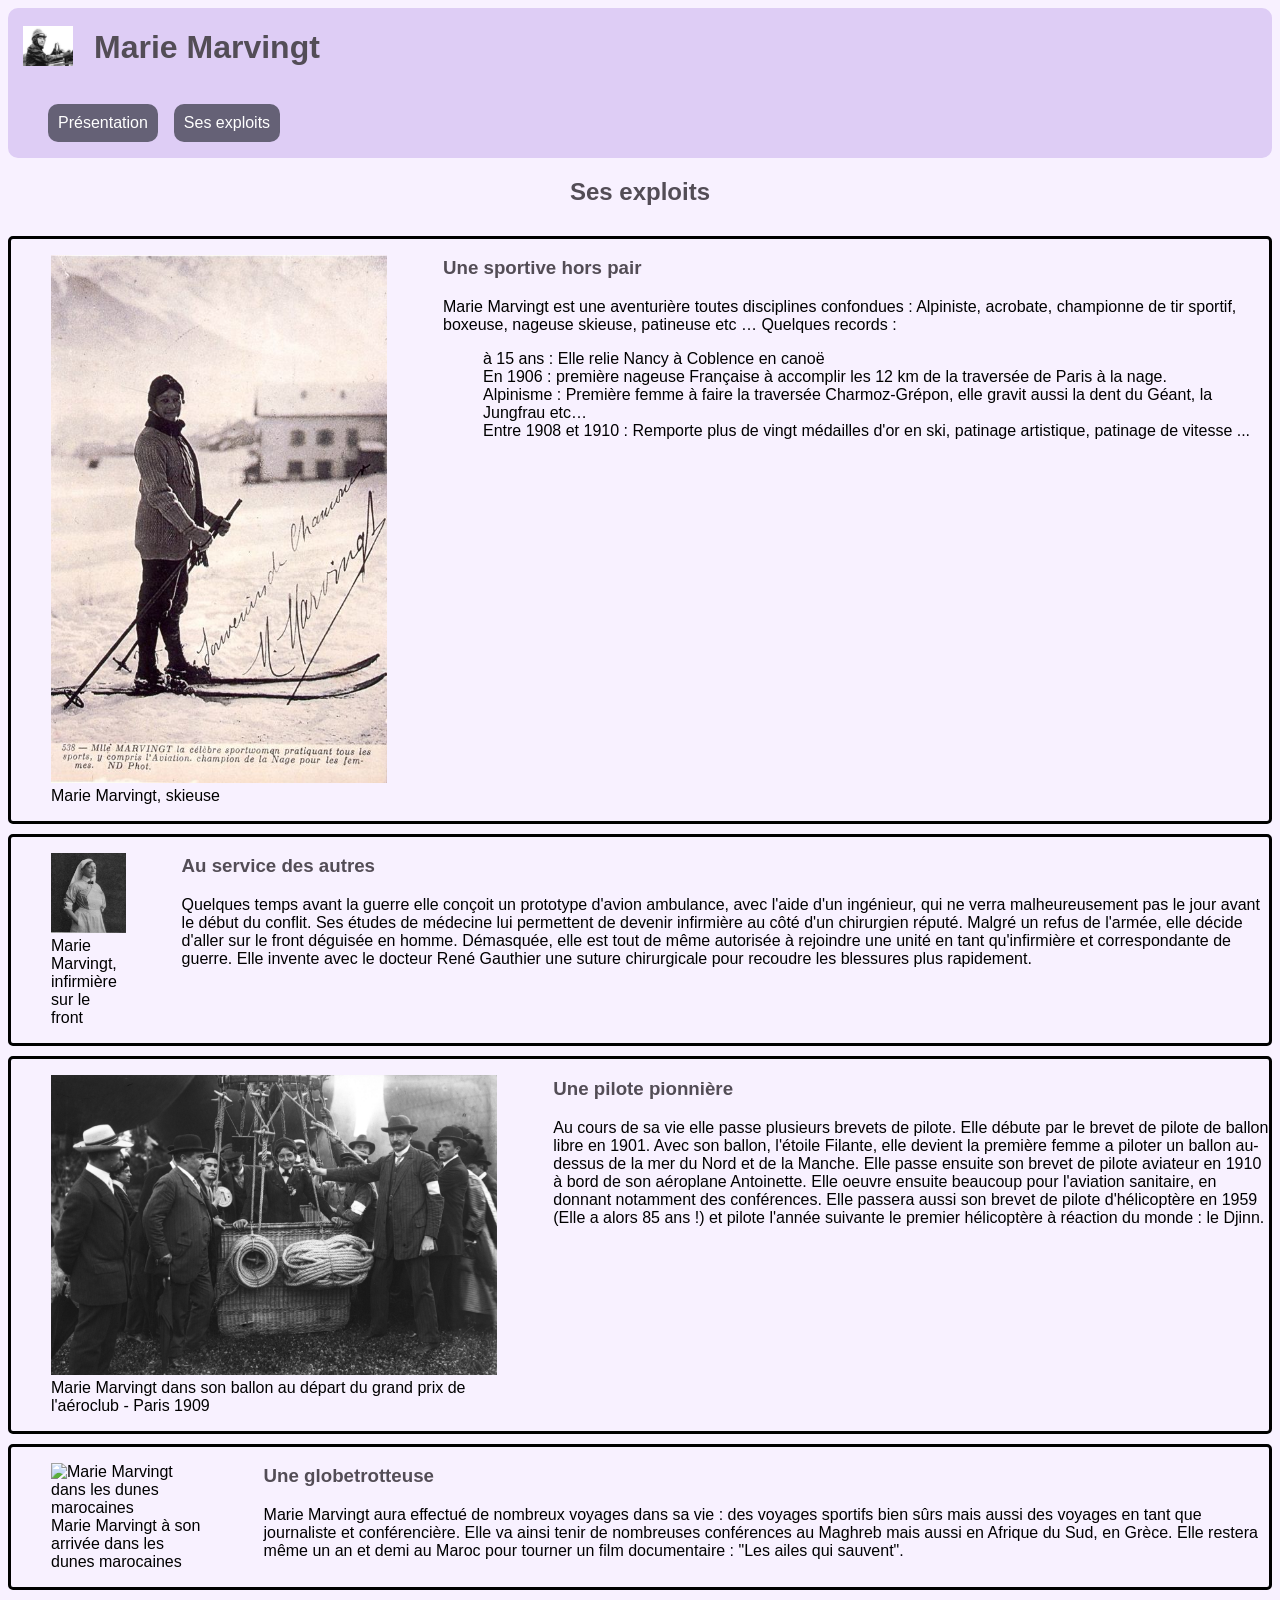
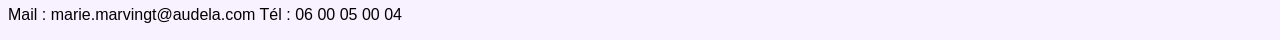
==== cartes.html @ a7af4615 "Séparation en deux pages et ajout des styles" ====
<!doctype html>
<html lang="fr">
  <head>
    <meta charset="UTF-8" />
    <meta name="viewport" content="width=device-width, initial-scale=1.0" />
    <link rel="stylesheet" href="style.css" />
    <title>Adapage - Marie Marvingt</title>
  </head>

  <body>
    <header>
      <div class="conteneur">
        <span>
          <img
            src="images\portrait_pilote_marie_marvingt.jpg"
            alt="portrait de Marie Marvingt"
            height="50"
            width="50"
          />
        </span>
        <h1>Marie Marvingt</h1>
      </div>
      <nav>
        <ul class="conteneur">
          <li class="btn-menu">
            <a href="index.html">Présentation</a>
          </li>
          <li class="btn-menu">
            <a href="cartes.html">Ses exploits</a>
          </li>
        </ul>
      </nav>
    </header>
    <main>
 <section id="cartes">
        <h1>Ses exploits</h1>

        <article class="carte conteneur">
          <figure>
            <img
            src="images\ski_marie_marvingt.jpg"
            alt="Marie Marvingt au ski"
            />
            <figcaption>Marie Marvingt, skieuse</figcaption>
          </figure>
          <div>
            <h3>Une sportive hors pair</h3>
            <p>
              Marie Marvingt est une aventurière toutes disciplines confondues :
              Alpiniste, acrobate, championne de tir sportif, boxeuse, nageuse
              skieuse, patineuse etc … Quelques records :
              <ul>
                <li>à 15 ans : Elle relie Nancy à Coblence en canoë</li>
                <li>
                  En 1906 : première nageuse Française à accomplir les 12 km de la
                  traversée de Paris à la nage.
                </li>
                <li>
                  Alpinisme : Première femme à faire la traversée Charmoz-Grépon,
                  elle gravit aussi la dent du Géant, la Jungfrau etc…
                </li>
                <li>
                  Entre 1908 et 1910 : Remporte plus de vingt médailles d'or en ski,
                  patinage artistique, patinage de vitesse ...
                </li>
              </ul>
            </p>
          </div>
        </article>

        <article class="carte conteneur">
          <figure>
            <img
            src="images\infirmière_marie_marvingt.jpg"
            alt="Marie Marvingt"
            />
            <figcaption>Marie Marvingt, infirmière sur le front</figcaption>
          </figure>
          <div>
            <h3>Au service des autres</h3>
            <p>
              Quelques temps avant la guerre elle conçoit un prototype d'avion
              ambulance, avec l'aide d'un ingénieur, qui ne verra malheureusement
              pas le jour avant le début du conflit. Ses études de médecine lui
              permettent de devenir infirmière au côté d'un chirurgien réputé.
              Malgré un refus de l'armée, elle décide d'aller sur le front
              déguisée en homme. Démasquée, elle est tout de même autorisée à
              rejoindre une unité en tant qu'infirmière et correspondante de
              guerre. Elle invente avec le docteur René Gauthier une suture
              chirurgicale pour recoudre les blessures plus rapidement.
            </p>
          </div>
        </article>

        <article class="carte conteneur">
          <figure>
            <img
            src="images\ballon_marie_marvingt.jpg"
            alt="Marie Marvingt dans son ballon au départ du grand prix de l'aéroclub"
            />
            <figcaption>
              Marie Marvingt dans son ballon au départ du grand prix de
              l'aéroclub - Paris 1909
            </figcaption>
          </figure>
          <div>
            <h3>Une pilote pionnière</h3>
            <p>
              Au cours de sa vie elle passe plusieurs brevets de pilote. Elle
              débute par le brevet de pilote de ballon libre en 1901. Avec son
              ballon, l'étoile Filante, elle devient la première femme a piloter
              un ballon au-dessus de la mer du Nord et de la Manche. Elle passe
              ensuite son brevet de pilote aviateur en 1910 à bord de son
              aéroplane Antoinette. Elle oeuvre ensuite beaucoup pour l'aviation
              sanitaire, en donnant notamment des conférences. Elle passera aussi
              son brevet de pilote d'hélicoptère en 1959 (Elle a alors 85 ans !)
              et pilote l'année suivante le premier hélicoptère à réaction du
              monde : le Djinn.
            </p>
          </div>
        </article>

        <article class="carte conteneur">
          <figure>
            <img
            src="images\dunes_marocaines_marie_marvingt.jpg"
            alt="Marie Marvingt dans les dunes marocaines"
            />
            
            <figcaption>
              Marie Marvingt à son arrivée dans les dunes marocaines
            </figcaption>
          </figure>
          <div>
            <h3>Une globetrotteuse</h3>
            <p>
              Marie Marvingt aura effectué de nombreux voyages dans sa vie : des
              voyages sportifs bien sûrs mais aussi des voyages en tant que
              journaliste et conférencière. Elle va ainsi tenir de nombreuses
              conférences au Maghreb mais aussi en Afrique du Sud, en Grèce. Elle
              restera même un an et demi au Maroc pour tourner un film
              documentaire : "Les ailes qui sauvent".
            </p>
          </div>
        </article>
      </section>
    </main>
    <footer>
      <p>Mail : marie.marvingt@audela.com Tél : 06 00 05 00 04</p>
    </footer>
  </body>
</html>
---- style.css ----
body{
    font-family:sans-serif;
    background-color:#F8F1FF;
    min-height: 100vh;
}
header{
    display: flex;
    justify-content: space-around;
    flex-direction: column;
    background-color: #DECDF5;
    background-size: 0%;
    border-radius: 10px;
}

nav{
    justify-content: space-around;
}

.conteneur{
    display: flex;
    align-items: center;
    gap: 16px;
}
span{
    margin: 5px 5px 5px 15px;
}

.portrait{
    border-radius: 75px;
}

#cartes{
    display: flex;
    justify-content:space-between;
    align-items: center;
    gap: 10px;
    flex-direction: column;
}

img{
    max-width: 100%;
    height: auto;
}
.carte{
    border: solid;
    border-radius: 5px;
    align-items: stretch;
}

ul{
    list-style: none;
}

.btn-menu{
    border-radius: 10px;
    padding: 10px;
    background-color: #656176;
    color:white;
}

a{
    all: unset;
    cursor: pointer;
}

h1, h2, h3{
    color: #534D56;
}
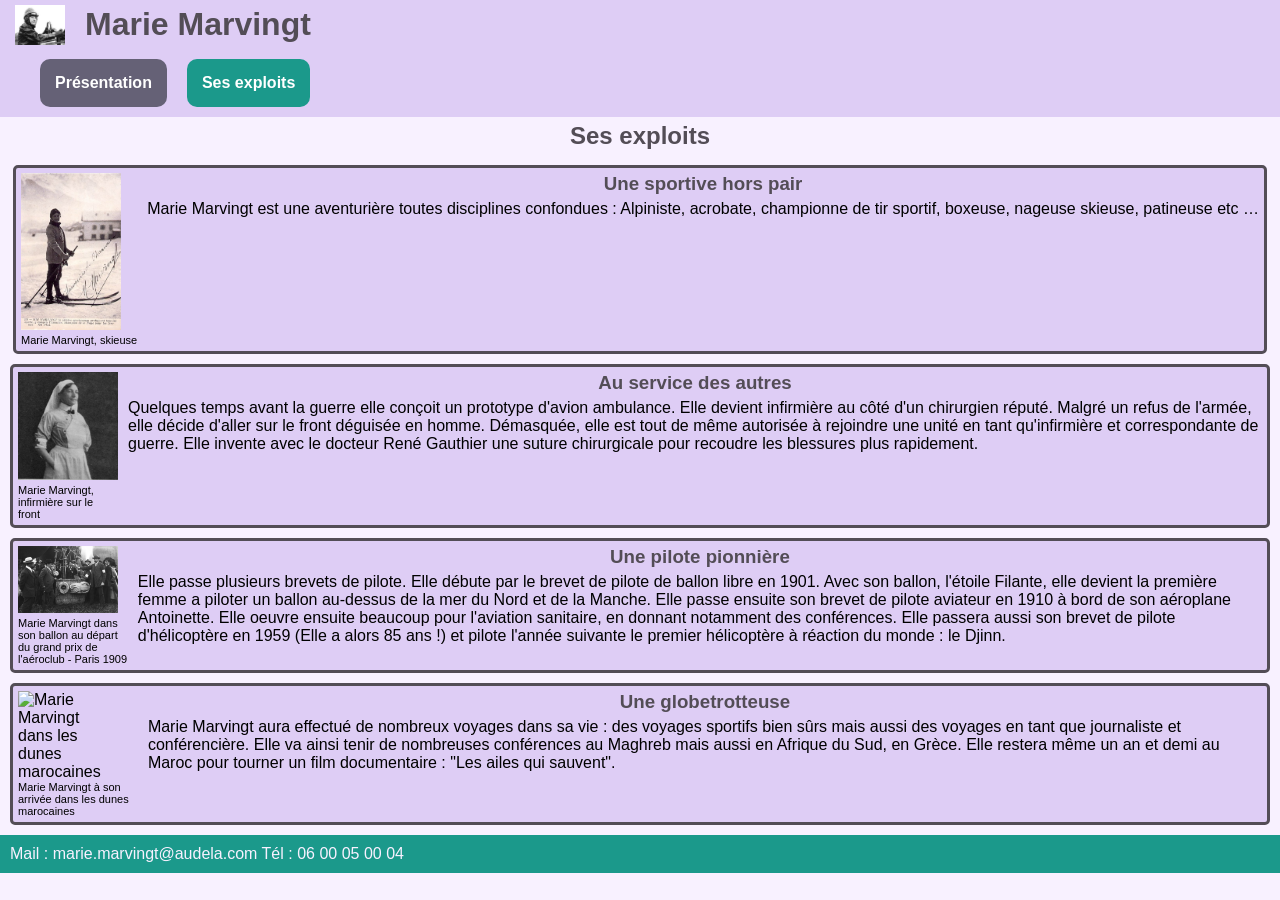
==== commit d1c8bfab: "Modification des cartes, ajout du readme Première partie du readme personnalité et fonctionnement" ====
--- a/cartes.html
+++ b/cartes.html
@@ -25,21 +25,21 @@
           <li class="btn-menu">
             <a href="index.html">Présentation</a>
           </li>
-          <li class="btn-menu">
-            <a href="cartes.html">Ses exploits</a>
+          <li class="btn-menu current">
+            <a href="cartes.html" aria-current="page">Ses exploits</a>
           </li>
         </ul>
       </nav>
     </header>
     <main>
- <section id="cartes">
-        <h1>Ses exploits</h1>
+      <section id="cartes">
+        <h2>Ses exploits</h2>
 
-        <article class="carte conteneur">
+        <article class="carte">
           <figure>
             <img
-            src="images\ski_marie_marvingt.jpg"
-            alt="Marie Marvingt au ski"
+              src="images\ski_marie_marvingt.jpg"
+              alt="Marie Marvingt au ski"
             />
             <figcaption>Marie Marvingt, skieuse</figcaption>
           </figure>
@@ -48,31 +48,16 @@
             <p>
               Marie Marvingt est une aventurière toutes disciplines confondues :
               Alpiniste, acrobate, championne de tir sportif, boxeuse, nageuse
-              skieuse, patineuse etc … Quelques records :
-              <ul>
-                <li>à 15 ans : Elle relie Nancy à Coblence en canoë</li>
-                <li>
-                  En 1906 : première nageuse Française à accomplir les 12 km de la
-                  traversée de Paris à la nage.
-                </li>
-                <li>
-                  Alpinisme : Première femme à faire la traversée Charmoz-Grépon,
-                  elle gravit aussi la dent du Géant, la Jungfrau etc…
-                </li>
-                <li>
-                  Entre 1908 et 1910 : Remporte plus de vingt médailles d'or en ski,
-                  patinage artistique, patinage de vitesse ...
-                </li>
-              </ul>
+              skieuse, patineuse etc …
             </p>
           </div>
         </article>
 
-        <article class="carte conteneur">
+        <article class="carte">
           <figure>
             <img
-            src="images\infirmière_marie_marvingt.jpg"
-            alt="Marie Marvingt"
+              src="images\infirmière_marie_marvingt.jpg"
+              alt="Marie Marvingt"
             />
             <figcaption>Marie Marvingt, infirmière sur le front</figcaption>
           </figure>
@@ -80,9 +65,7 @@
             <h3>Au service des autres</h3>
             <p>
               Quelques temps avant la guerre elle conçoit un prototype d'avion
-              ambulance, avec l'aide d'un ingénieur, qui ne verra malheureusement
-              pas le jour avant le début du conflit. Ses études de médecine lui
-              permettent de devenir infirmière au côté d'un chirurgien réputé.
+              ambulance. Elle devient infirmière au côté d'un chirurgien réputé.
               Malgré un refus de l'armée, elle décide d'aller sur le front
               déguisée en homme. Démasquée, elle est tout de même autorisée à
               rejoindre une unité en tant qu'infirmière et correspondante de
@@ -92,11 +75,11 @@
           </div>
         </article>
 
-        <article class="carte conteneur">
+        <article class="carte">
           <figure>
             <img
-            src="images\ballon_marie_marvingt.jpg"
-            alt="Marie Marvingt dans son ballon au départ du grand prix de l'aéroclub"
+              src="images\ballon_marie_marvingt.jpg"
+              alt="Marie Marvingt dans son ballon au départ du grand prix de l'aéroclub"
             />
             <figcaption>
               Marie Marvingt dans son ballon au départ du grand prix de
@@ -106,27 +89,27 @@
           <div>
             <h3>Une pilote pionnière</h3>
             <p>
-              Au cours de sa vie elle passe plusieurs brevets de pilote. Elle
-              débute par le brevet de pilote de ballon libre en 1901. Avec son
-              ballon, l'étoile Filante, elle devient la première femme a piloter
-              un ballon au-dessus de la mer du Nord et de la Manche. Elle passe
-              ensuite son brevet de pilote aviateur en 1910 à bord de son
-              aéroplane Antoinette. Elle oeuvre ensuite beaucoup pour l'aviation
-              sanitaire, en donnant notamment des conférences. Elle passera aussi
-              son brevet de pilote d'hélicoptère en 1959 (Elle a alors 85 ans !)
-              et pilote l'année suivante le premier hélicoptère à réaction du
-              monde : le Djinn.
+              Elle passe plusieurs brevets de pilote. Elle débute par le brevet
+              de pilote de ballon libre en 1901. Avec son ballon, l'étoile
+              Filante, elle devient la première femme a piloter un ballon
+              au-dessus de la mer du Nord et de la Manche. Elle passe ensuite
+              son brevet de pilote aviateur en 1910 à bord de son aéroplane
+              Antoinette. Elle oeuvre ensuite beaucoup pour l'aviation
+              sanitaire, en donnant notamment des conférences. Elle passera
+              aussi son brevet de pilote d'hélicoptère en 1959 (Elle a alors 85
+              ans !) et pilote l'année suivante le premier hélicoptère à
+              réaction du monde : le Djinn.
             </p>
           </div>
         </article>
 
-        <article class="carte conteneur">
+        <article class="carte">
           <figure>
             <img
-            src="images\dunes_marocaines_marie_marvingt.jpg"
-            alt="Marie Marvingt dans les dunes marocaines"
+              src="images\dunes_marocaines_marie_marvingt.jpg"
+              alt="Marie Marvingt dans les dunes marocaines"
             />
-            
+
             <figcaption>
               Marie Marvingt à son arrivée dans les dunes marocaines
             </figcaption>
@@ -137,8 +120,8 @@
               Marie Marvingt aura effectué de nombreux voyages dans sa vie : des
               voyages sportifs bien sûrs mais aussi des voyages en tant que
               journaliste et conférencière. Elle va ainsi tenir de nombreuses
-              conférences au Maghreb mais aussi en Afrique du Sud, en Grèce. Elle
-              restera même un an et demi au Maroc pour tourner un film
+              conférences au Maghreb mais aussi en Afrique du Sud, en Grèce.
+              Elle restera même un an et demi au Maroc pour tourner un film
               documentaire : "Les ailes qui sauvent".
             </p>
           </div>
--- a/style.css
+++ b/style.css
@@ -1,34 +1,90 @@
+/* style général*/
 body{
     font-family:sans-serif;
     background-color:#F8F1FF;
     min-height: 100vh;
+    margin: 0;
 }
+
+h1{
+    margin: 0;
+}
+
+h1, h2, h3{
+    color: #534D56;
+    margin: 5px 0 5px 0;
+    text-align: center;
+}
+
+.conteneur{
+    display: flex;
+    align-items: center;
+    gap: 20px;
+}
+
+img{
+    max-width: 100%;
+    height: auto;
+    object-fit: contain;
+}
+
+section{
+    margin-left: 10px;
+    margin-right: 10px;
+}
+
+p{
+    margin: 5px;
+}
+
+/* Entête - navbar du site*/
+
 header{
     display: flex;
     justify-content: space-around;
     flex-direction: column;
     background-color: #DECDF5;
-    background-size: 0%;
-    border-radius: 10px;
 }
 
 nav{
-    justify-content: space-around;
+    display: flex;
+    justify-content: safe;
+    padding: 0;
 }
 
-.conteneur{
-    display: flex;
-    align-items: center;
-    gap: 16px;
+span{
+    margin: 5px 0px 0px 15px;
 }
-span{
-    margin: 5px 5px 5px 15px;
+
+ul{
+    list-style: none;
+    margin-top: 10px;
+    margin-bottom: 10px;
 }
 
 .portrait{
     border-radius: 75px;
 }
 
+.btn-menu{
+    border-radius: 10px;
+    padding: 15px;
+    background-color: #656176;
+    color:white;
+    font-weight: bold;
+    margin: auto;
+}
+/* Permet de mettre en couleur l'onglet du menu sur lequel on est actuellement*/
+.current{
+    background-color: #1B998B;
+}
+
+a{
+    all: unset;
+    cursor: pointer;
+}
+
+/*style des cartes*/
 #cartes{
     display: flex;
     justify-content:space-between;
@@ -37,33 +93,34 @@
     flex-direction: column;
 }
 
-img{
-    max-width: 100%;
-    height: auto;
-}
+
 .carte{
+    display: flex;
     border: solid;
+    border-color: #534D56;
     border-radius: 5px;
-    align-items: stretch;
+    align-items: flex-start;
+    background-color: #DECDF5;
 }
 
-ul{
-    list-style: none;
+figure{
+    margin: 5px;
 }
 
-.btn-menu{
-    border-radius: 10px;
-    padding: 10px;
-    background-color: #656176;
-    color:white;
+figcaption{
+    font-size: 11px;
+}
+/* styles du footer */
+footer{
+    margin-top: 10px;
+    margin-left: 0;
+    margin-right: 0;
+    padding: 5px;
+    background-color:#1B998B;
+    color: #F8F1FF;
 }
 
-a{
-    all: unset;
-    cursor: pointer;
+.carte img{
+    max-width: 100px;
 }
 
-h1, h2, h3{
-    color: #534D56;
-}
-
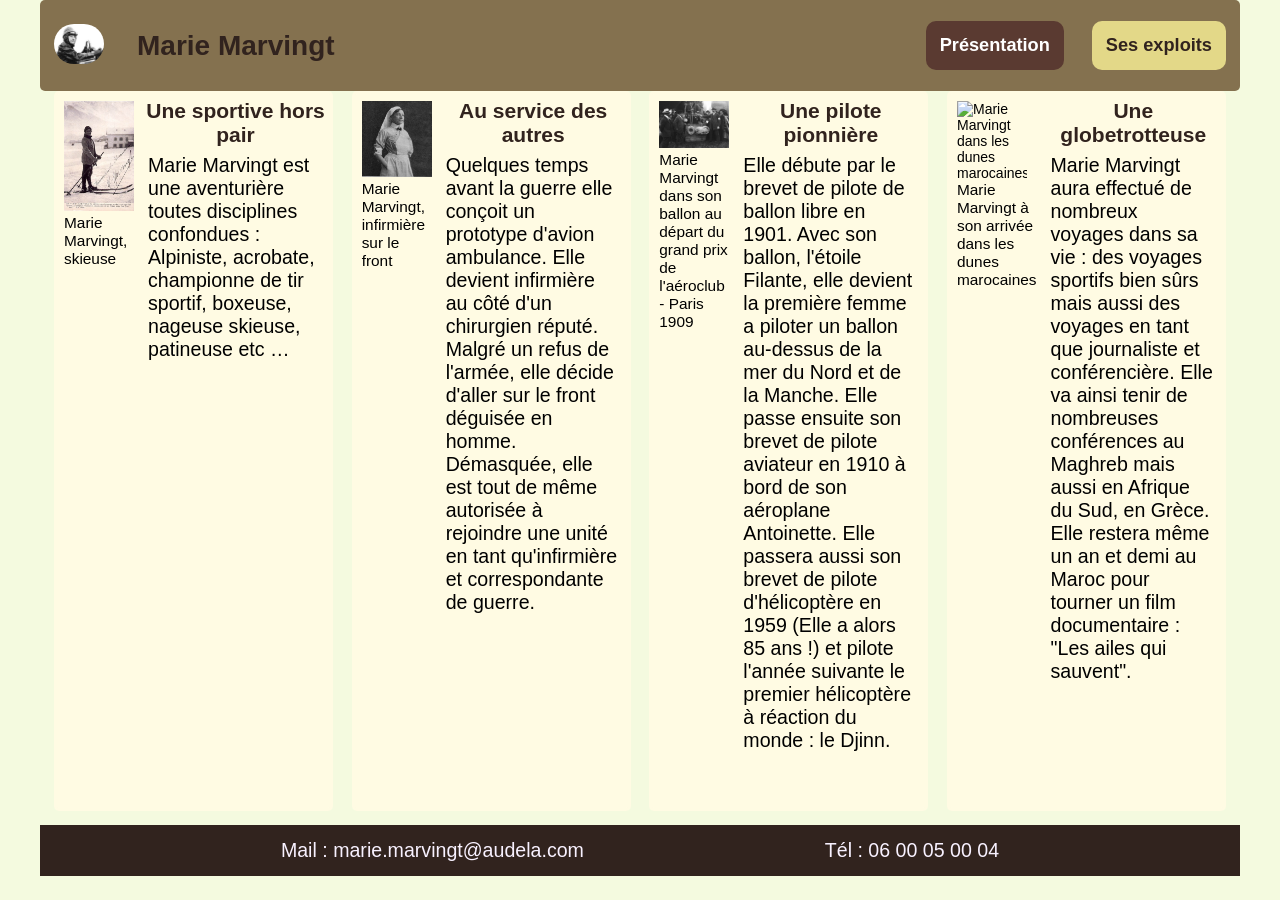
==== commit 91d6dc9a: "ajout des media queries pour le responsive" ====
--- a/cartes.html
+++ b/cartes.html
@@ -16,6 +16,7 @@
             alt="portrait de Marie Marvingt"
             height="50"
             width="50"
+            class="portrait"
           />
         </span>
         <h1>Marie Marvingt</h1>
@@ -31,10 +32,9 @@
         </ul>
       </nav>
     </header>
+
     <main>
       <section id="cartes">
-        <h2>Ses exploits</h2>
-
         <article class="carte">
           <figure>
             <img
@@ -44,7 +44,7 @@
             <figcaption>Marie Marvingt, skieuse</figcaption>
           </figure>
           <div>
-            <h3>Une sportive hors pair</h3>
+            <h2 class="titre-carte">Une sportive hors pair</h2>
             <p>
               Marie Marvingt est une aventurière toutes disciplines confondues :
               Alpiniste, acrobate, championne de tir sportif, boxeuse, nageuse
@@ -62,15 +62,14 @@
             <figcaption>Marie Marvingt, infirmière sur le front</figcaption>
           </figure>
           <div>
-            <h3>Au service des autres</h3>
+            <h2 class="titre-carte">Au service des autres</h2>
             <p>
               Quelques temps avant la guerre elle conçoit un prototype d'avion
               ambulance. Elle devient infirmière au côté d'un chirurgien réputé.
               Malgré un refus de l'armée, elle décide d'aller sur le front
               déguisée en homme. Démasquée, elle est tout de même autorisée à
               rejoindre une unité en tant qu'infirmière et correspondante de
-              guerre. Elle invente avec le docteur René Gauthier une suture
-              chirurgicale pour recoudre les blessures plus rapidement.
+              guerre.
             </p>
           </div>
         </article>
@@ -87,18 +86,15 @@
             </figcaption>
           </figure>
           <div>
-            <h3>Une pilote pionnière</h3>
+            <h2 class="titre-carte">Une pilote pionnière</h2>
             <p>
-              Elle passe plusieurs brevets de pilote. Elle débute par le brevet
-              de pilote de ballon libre en 1901. Avec son ballon, l'étoile
-              Filante, elle devient la première femme a piloter un ballon
-              au-dessus de la mer du Nord et de la Manche. Elle passe ensuite
-              son brevet de pilote aviateur en 1910 à bord de son aéroplane
-              Antoinette. Elle oeuvre ensuite beaucoup pour l'aviation
-              sanitaire, en donnant notamment des conférences. Elle passera
-              aussi son brevet de pilote d'hélicoptère en 1959 (Elle a alors 85
-              ans !) et pilote l'année suivante le premier hélicoptère à
-              réaction du monde : le Djinn.
+              Elle débute par le brevet de pilote de ballon libre en 1901. Avec
+              son ballon, l'étoile Filante, elle devient la première femme a
+              piloter un ballon au-dessus de la mer du Nord et de la Manche.
+              Elle passe ensuite son brevet de pilote aviateur en 1910 à bord de
+              son aéroplane Antoinette. Elle passera aussi son brevet de pilote
+              d'hélicoptère en 1959 (Elle a alors 85 ans !) et pilote l'année
+              suivante le premier hélicoptère à réaction du monde : le Djinn.
             </p>
           </div>
         </article>
@@ -115,7 +111,7 @@
             </figcaption>
           </figure>
           <div>
-            <h3>Une globetrotteuse</h3>
+            <h2 class="titre-carte">Une globetrotteuse</h2>
             <p>
               Marie Marvingt aura effectué de nombreux voyages dans sa vie : des
               voyages sportifs bien sûrs mais aussi des voyages en tant que
@@ -128,8 +124,10 @@
         </article>
       </section>
     </main>
+
     <footer>
-      <p>Mail : marie.marvingt@audela.com Tél : 06 00 05 00 04</p>
+      <p>Mail : marie.marvingt@audela.com</p>
+      <p>Tél : 06 00 05 00 04</p>
     </footer>
   </body>
 </html>
--- a/style.css
+++ b/style.css
@@ -1,26 +1,37 @@
 /* style général*/
+:root {
+    font-size: 14px;
+}
+* {
+    box-sizing: border-box;
+}
+
 body{
     font-family:sans-serif;
-    background-color:#F8F1FF;
+    background-color:#F4FADF;
     min-height: 100vh;
     margin: 0;
+    font-size: 1rem;
 }
 
 h1{
     margin: 0;
+    font-size: 2rem;
 }
 
 h1, h2, h3{
-    color: #534D56;
-    margin: 5px 0 5px 0;
+    color: #31231E;
+    margin: 5px;
     text-align: center;
 }
 
 .conteneur{
     display: flex;
     align-items: center;
-    gap: 20px;
+    gap: 2rem;
+    justify-content: center;
 }
+
 
 img{
     max-width: 100%;
@@ -29,12 +40,13 @@
 }
 
 section{
-    margin-left: 10px;
-    margin-right: 10px;
+    margin-left: 1rem;
+    margin-right: 1rem;
 }
 
 p{
-    margin: 5px;
+    margin: 0.5rem;
+    font-size: 1.4rem;
 }
 
 /* Entête - navbar du site*/
@@ -43,23 +55,22 @@
     display: flex;
     justify-content: space-around;
     flex-direction: column;
-    background-color: #DECDF5;
+    background-color: #84714F;
+    border-radius: 5px;
+    padding: 0.5rem 1rem;
 }
 
 nav{
     display: flex;
-    justify-content: safe;
     padding: 0;
-}
-
-span{
-    margin: 5px 0px 0px 15px;
+    justify-content: center;
 }
 
 ul{
     list-style: none;
-    margin-top: 10px;
-    margin-bottom: 10px;
+    margin: 1rem 0;
+    padding: 0;
+    font-size: 1.3rem;
 }
 
 .portrait{
@@ -68,15 +79,17 @@
 
 .btn-menu{
     border-radius: 10px;
-    padding: 15px;
-    background-color: #656176;
+    padding: 1rem;
+    background-color: #5A3A31;
     color:white;
     font-weight: bold;
     margin: auto;
 }
 /* Permet de mettre en couleur l'onglet du menu sur lequel on est actuellement*/
 .current{
-    background-color: #1B998B;
+    background-color: #E3D888;
+    color: #31231E;
+    font-weight: bold;
 }
 
 a{
@@ -89,7 +102,7 @@
     display: flex;
     justify-content:space-between;
     align-items: center;
-    gap: 10px;
+    gap: 1rem;
     flex-direction: column;
 }
 
@@ -97,30 +110,69 @@
 .carte{
     display: flex;
     border: solid;
-    border-color: #534D56;
+    border-color: #FFFBE3;
     border-radius: 5px;
     align-items: flex-start;
-    background-color: #DECDF5;
+    background-color: #FFFBE3;
 }
 
 figure{
-    margin: 5px;
+    margin: 0.5rem;
 }
 
 figcaption{
-    font-size: 11px;
+    font-size: 1.1rem;
 }
 /* styles du footer */
 footer{
-    margin-top: 10px;
+    display: flex;
+    flex-direction: column;
+    margin-top: 1rem;
     margin-left: 0;
     margin-right: 0;
-    padding: 5px;
-    background-color:#1B998B;
+    padding: 0.5rem;
+    background-color:#31231E;
     color: #F8F1FF;
 }
 
 .carte img{
-    max-width: 100px;
+    max-width: 5em;
 }
 
+/* adaptation écran moyen style tablette */
+@media screen and (min-width: 768px) {
+    header {
+        flex-direction: row;
+        justify-content: space-between;
+    }
+
+    #cartes {
+        flex-direction: row;
+        flex-wrap: wrap;
+    }
+
+    .carte{
+        width: calc((100% - 1rem) / 2);
+        height: 50vh;
+    }
+
+    footer {
+        flex-direction: row;
+        justify-content: space-evenly;
+    }
+    
+}
+
+/* adaptation grand écran desktop */
+@media screen and (min-width: 1024px) {
+    body {
+        max-width: 1200px;
+        margin: 0 auto;
+    }
+
+    .carte{
+        width: calc((100% - 4rem) / 4);
+        height: 80vh;
+    }
+}
+
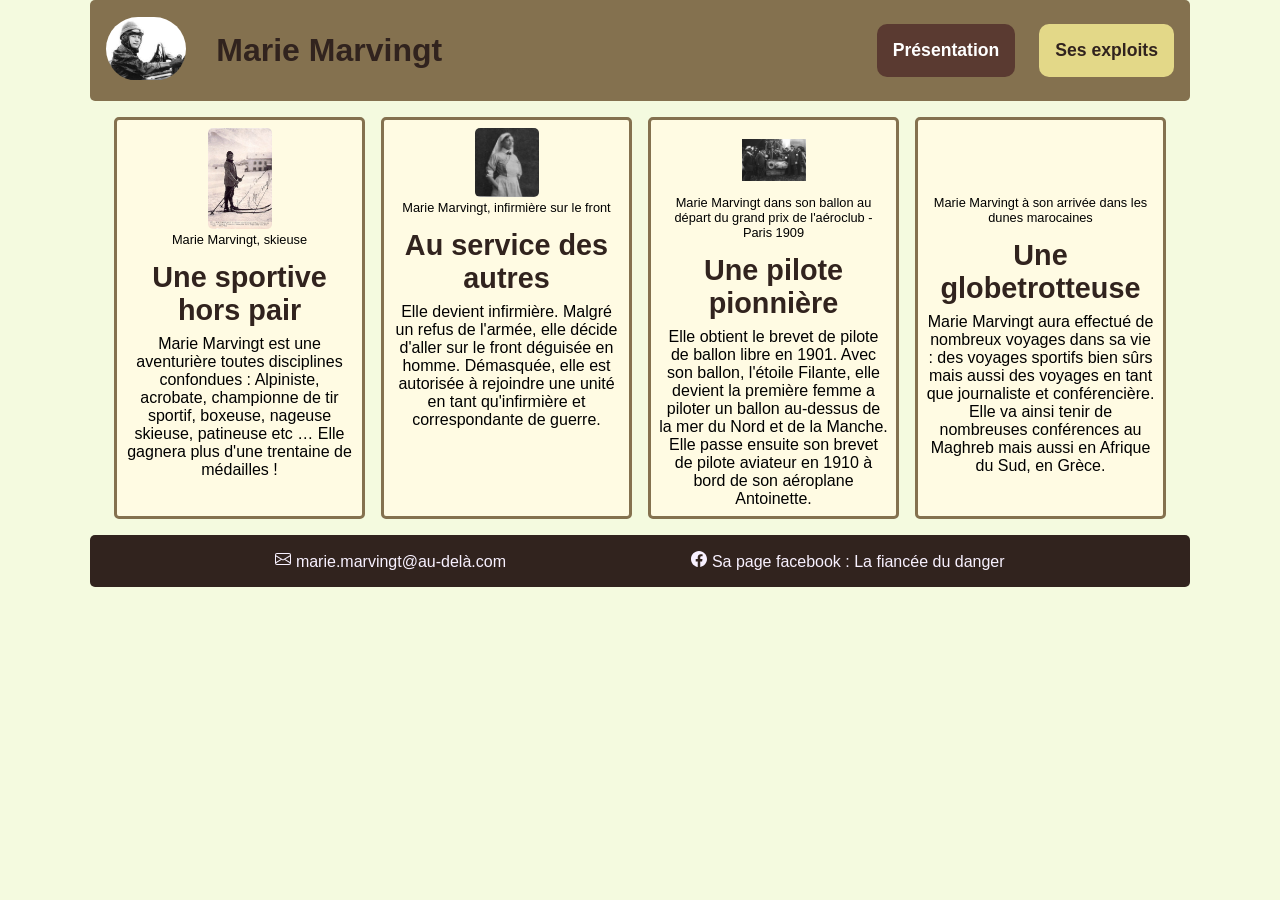
==== commit fb1f444e: "Derniers réglages pour le contenu obligatoire" ====
--- a/cartes.html
+++ b/cartes.html
@@ -9,20 +9,18 @@
 
   <body>
     <header>
-      <div class="conteneur">
+      <div class="conteneur-entete">
         <span>
           <img
             src="images\portrait_pilote_marie_marvingt.jpg"
             alt="portrait de Marie Marvingt"
-            height="50"
-            width="50"
             class="portrait"
           />
         </span>
         <h1>Marie Marvingt</h1>
       </div>
       <nav>
-        <ul class="conteneur">
+        <ul class="conteneur-entete">
           <li class="btn-menu">
             <a href="index.html">Présentation</a>
           </li>
@@ -37,10 +35,7 @@
       <section id="cartes">
         <article class="carte">
           <figure>
-            <img
-              src="images\ski_marie_marvingt.jpg"
-              alt="Marie Marvingt au ski"
-            />
+            <img src="images\ski_marie_marvingt.jpg" alt="" />
             <figcaption>Marie Marvingt, skieuse</figcaption>
           </figure>
           <div>
@@ -48,38 +43,31 @@
             <p>
               Marie Marvingt est une aventurière toutes disciplines confondues :
               Alpiniste, acrobate, championne de tir sportif, boxeuse, nageuse
-              skieuse, patineuse etc …
+              skieuse, patineuse etc … Elle gagnera plus d'une trentaine de
+              médailles !
             </p>
           </div>
         </article>
 
         <article class="carte">
           <figure>
-            <img
-              src="images\infirmière_marie_marvingt.jpg"
-              alt="Marie Marvingt"
-            />
+            <img src="images\infirmière_marie_marvingt.jpg" alt="" />
             <figcaption>Marie Marvingt, infirmière sur le front</figcaption>
           </figure>
           <div>
             <h2 class="titre-carte">Au service des autres</h2>
             <p>
-              Quelques temps avant la guerre elle conçoit un prototype d'avion
-              ambulance. Elle devient infirmière au côté d'un chirurgien réputé.
-              Malgré un refus de l'armée, elle décide d'aller sur le front
-              déguisée en homme. Démasquée, elle est tout de même autorisée à
-              rejoindre une unité en tant qu'infirmière et correspondante de
-              guerre.
+              Elle devient infirmière. Malgré un refus de l'armée, elle décide
+              d'aller sur le front déguisée en homme. Démasquée, elle est
+              autorisée à rejoindre une unité en tant qu'infirmière et
+              correspondante de guerre.
             </p>
           </div>
         </article>
 
         <article class="carte">
           <figure>
-            <img
-              src="images\ballon_marie_marvingt.jpg"
-              alt="Marie Marvingt dans son ballon au départ du grand prix de l'aéroclub"
-            />
+            <img src="images\ballon_marie_marvingt.jpg" alt="" />
             <figcaption>
               Marie Marvingt dans son ballon au départ du grand prix de
               l'aéroclub - Paris 1909
@@ -88,23 +76,18 @@
           <div>
             <h2 class="titre-carte">Une pilote pionnière</h2>
             <p>
-              Elle débute par le brevet de pilote de ballon libre en 1901. Avec
-              son ballon, l'étoile Filante, elle devient la première femme a
-              piloter un ballon au-dessus de la mer du Nord et de la Manche.
-              Elle passe ensuite son brevet de pilote aviateur en 1910 à bord de
-              son aéroplane Antoinette. Elle passera aussi son brevet de pilote
-              d'hélicoptère en 1959 (Elle a alors 85 ans !) et pilote l'année
-              suivante le premier hélicoptère à réaction du monde : le Djinn.
+              Elle obtient le brevet de pilote de ballon libre en 1901. Avec son
+              ballon, l'étoile Filante, elle devient la première femme a piloter
+              un ballon au-dessus de la mer du Nord et de la Manche. Elle passe
+              ensuite son brevet de pilote aviateur en 1910 à bord de son
+              aéroplane Antoinette.
             </p>
           </div>
         </article>
 
         <article class="carte">
           <figure>
-            <img
-              src="images\dunes_marocaines_marie_marvingt.jpg"
-              alt="Marie Marvingt dans les dunes marocaines"
-            />
+            <img src="images\dunes_marocaines_marie_marvingt.jpg" alt="" />
 
             <figcaption>
               Marie Marvingt à son arrivée dans les dunes marocaines
@@ -117,8 +100,6 @@
               voyages sportifs bien sûrs mais aussi des voyages en tant que
               journaliste et conférencière. Elle va ainsi tenir de nombreuses
               conférences au Maghreb mais aussi en Afrique du Sud, en Grèce.
-              Elle restera même un an et demi au Maroc pour tourner un film
-              documentaire : "Les ailes qui sauvent".
             </p>
           </div>
         </article>
@@ -126,8 +107,42 @@
     </main>
 
     <footer>
-      <p>Mail : marie.marvingt@audela.com</p>
-      <p>Tél : 06 00 05 00 04</p>
+      <p>
+        <span aria-label="adresse e-mail">
+          <svg
+            xmlns="http://www.w3.org/2000/svg"
+            width="16"
+            height="16"
+            fill="currentColor"
+            class="bi bi-envelope"
+            viewBox="0 0 16 16"
+          >
+            <path
+              d="M0 4a2 2 0 0 1 2-2h12a2 2 0 0 1 2 2v8a2 2 0 0 1-2 2H2a2 2 0 0 1-2-2zm2-1a1 1 0 0 0-1 1v.217l7 4.2 7-4.2V4a1 1 0 0 0-1-1zm13 2.383-4.708 2.825L15 11.105zm-.034 6.876-5.64-3.471L8 9.583l-1.326-.795-5.64 3.47A1 1 0 0 0 2 13h12a1 1 0 0 0 .966-.741M1 11.105l4.708-2.897L1 5.383z"
+            />
+          </svg>
+        </span>
+        marie.marvingt@au-delà.com
+      </p>
+      <p>
+        <span aria-hidden="true">
+          <svg
+            xmlns="http://www.w3.org/2000/svg"
+            width="16"
+            height="16"
+            fill="currentColor"
+            class="bi bi-facebook"
+            viewBox="0 0 16 16"
+          >
+            <path
+              d="M16 8.049c0-4.446-3.582-8.05-8-8.05C3.58 0-.002 3.603-.002 8.05c0 4.017 2.926 7.347 6.75 7.951v-5.625h-2.03V8.05H6.75V6.275c0-2.017 1.195-3.131 3.022-3.131.876 0 1.791.157 1.791.157v1.98h-1.009c-.993 0-1.303.621-1.303 1.258v1.51h2.218l-.354 2.326H9.25V16c3.824-.604 6.75-3.934 6.75-7.951"
+            />
+          </svg>
+        </span>
+        <a class="lien-facebook" href="http://facebook-la-fiancée-du-danger">
+          Sa page facebook : La fiancée du danger</a
+        >
+      </p>
     </footer>
   </body>
 </html>
--- a/style.css
+++ b/style.css
@@ -1,7 +1,4 @@
-/* style général*/
-:root {
-    font-size: 14px;
-}
+/* === style général ===*/
 * {
     box-sizing: border-box;
 }
@@ -9,19 +6,32 @@
 body{
     font-family:sans-serif;
     background-color:#F4FADF;
-    min-height: 100vh;
+    min-height: 100vh; /*permet de régler l'affichage du body sur toute la hauteur de la fenêtre*/
     margin: 0;
     font-size: 1rem;
 }
 
+section{
+    margin: 0 1rem;
+}
+
+/* === Taille des différents textes (titres et paragraphes) ===*/
 h1{
     margin: 0;
     font-size: 2rem;
 }
 
-h1, h2, h3{
+h2{
+    font-size: 1.8rem;
+}
+
+h3{
+    font-size: 1rem;
+}
+
+h1, h2{
     color: #31231E;
-    margin: 5px;
+    margin: 0.4rem;
     text-align: center;
 }
 
@@ -46,10 +56,9 @@
 
 p{
     margin: 0.5rem;
-    font-size: 1.4rem;
-}
-
-/* Entête - navbar du site*/
+}
+
+/* ==== styles et disposition entête (titre + navbar) === */
 
 header{
     display: flex;
@@ -59,23 +68,33 @@
     border-radius: 5px;
     padding: 0.5rem 1rem;
 }
+.conteneur-entete{
+    display: flex;
+    align-items: center;
+    gap: 1.5rem;
+    justify-content: center;
+}
 
 nav{
     display: flex;
     padding: 0;
     justify-content: center;
+    
 }
 
 ul{
     list-style: none;
     margin: 1rem 0;
     padding: 0;
-    font-size: 1.3rem;
+    font-size: 1.1rem;
 }
 
 .portrait{
     border-radius: 75px;
-}
+    height: 4em;
+}
+
+/* === style des boutons du menu === */
 
 .btn-menu{
     border-radius: 10px;
@@ -93,51 +112,84 @@
 }
 
 a{
-    all: unset;
-    cursor: pointer;
-}
-
-/*style des cartes*/
+    all: unset; /*enlève les réglages par défaut du a*/
+    cursor: pointer; /*remet le pointeur car enlevé ligne juste au dessus*/
+}
+
+/* === accessibilité : navigation au clavier === */
+
+a:focus-visible{
+    outline: 3px solid black;
+    outline-offset: 0.5rem;
+    border-radius: 3px;
+} 
+
+.lien-facebook:focus-visible{
+    outline: solid 3px #E3D888;
+}
+
+/* === Article de présentation === */
+.presentation-article{
+    display: flex;
+    flex-direction: column;
+    justify-content: center;
+    text-align: center;
+}
+
+.presentation-article img{
+    max-height: 50vh;
+}
+
+/* === style des cartes et disposition === */
+
 #cartes{
     display: flex;
-    justify-content:space-between;
     align-items: center;
     gap: 1rem;
     flex-direction: column;
 }
 
-
 .carte{
     display: flex;
     border: solid;
-    border-color: #FFFBE3;
+    border-color: #84714F;
     border-radius: 5px;
     align-items: flex-start;
     background-color: #FFFBE3;
 }
 
+.carte img{
+    max-width: 5em;
+    min-height: 5em;
+    border-radius: 5px;
+}
+
+#cartes:first-child {
+    margin-top: 1rem;
+}
+
 figure{
+    font-size: 0.8rem;
     margin: 0.5rem;
 }
 
-figcaption{
-    font-size: 1.1rem;
-}
-/* styles du footer */
+
+/* === styles et disposition du footer === */
 footer{
     display: flex;
     flex-direction: column;
+    align-items: center;
     margin-top: 1rem;
     margin-left: 0;
     margin-right: 0;
     padding: 0.5rem;
     background-color:#31231E;
     color: #F8F1FF;
-}
-
-.carte img{
-    max-width: 5em;
-}
+    border-radius: 5px;
+}
+
+
+
 
 /* adaptation écran moyen style tablette */
 @media screen and (min-width: 768px) {
@@ -149,11 +201,11 @@
     #cartes {
         flex-direction: row;
         flex-wrap: wrap;
+        align-items: stretch;
     }
 
     .carte{
-        width: calc((100% - 1rem) / 2);
-        height: 50vh;
+        width: calc((100% - 1rem) / 2);    
     }
 
     footer {
@@ -166,13 +218,19 @@
 /* adaptation grand écran desktop */
 @media screen and (min-width: 1024px) {
     body {
-        max-width: 1200px;
+        max-width: 1100px;
         margin: 0 auto;
     }
 
+    #cartes{
+        align-items: stretch;
+        justify-content: center;
+    }
     .carte{
+        flex-direction: column;
+        align-items: center;
+        text-align: center;
         width: calc((100% - 4rem) / 4);
-        height: 80vh;
-    }
-}
-
+    }
+}
+
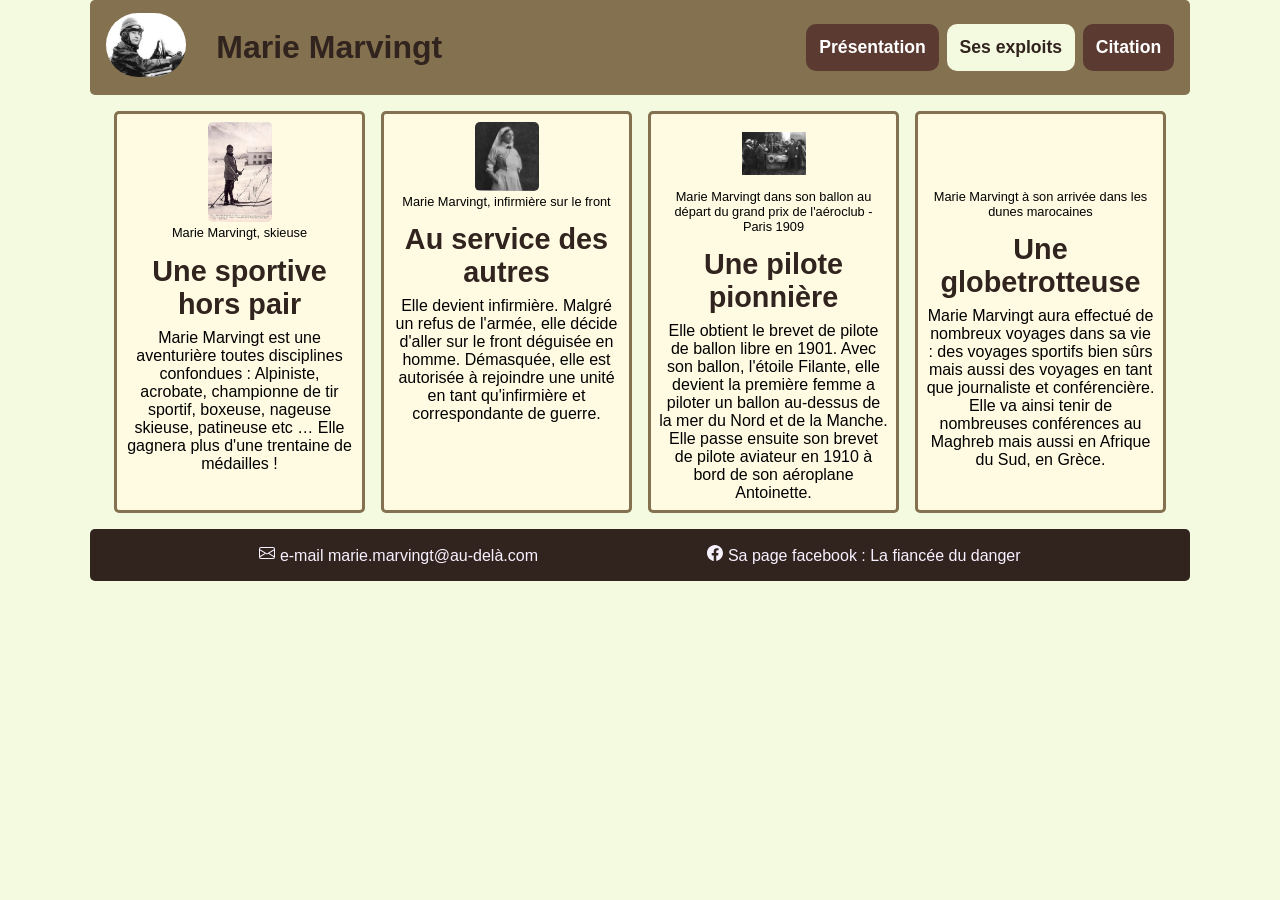
==== commit 4e8994fa: "Ajout d'une page citation, son menu" ====
--- a/cartes.html
+++ b/cartes.html
@@ -20,13 +20,14 @@
         <h1>Marie Marvingt</h1>
       </div>
       <nav>
-        <ul class="conteneur-entete">
+        <ul class="conteneur-menu">
           <li class="btn-menu">
             <a href="index.html">Présentation</a>
           </li>
           <li class="btn-menu current">
             <a href="cartes.html" aria-current="page">Ses exploits</a>
           </li>
+          <li class="btn-menu"><a href="citation.html">Citation</a></li>
         </ul>
       </nav>
     </header>
@@ -108,7 +109,7 @@
 
     <footer>
       <p>
-        <span aria-label="adresse e-mail">
+        <span aria-hidden="true">
           <svg
             xmlns="http://www.w3.org/2000/svg"
             width="16"
@@ -122,7 +123,7 @@
             />
           </svg>
         </span>
-        marie.marvingt@au-delà.com
+        e-mail marie.marvingt@au-delà.com
       </p>
       <p>
         <span aria-hidden="true">
--- a/style.css
+++ b/style.css
@@ -35,14 +35,6 @@
     text-align: center;
 }
 
-.conteneur{
-    display: flex;
-    align-items: center;
-    gap: 2rem;
-    justify-content: center;
-}
-
-
 img{
     max-width: 100%;
     height: auto;
@@ -75,12 +67,19 @@
     justify-content: center;
 }
 
+.conteneur-menu{
+    display: flex;
+    flex-direction: column;
+    justify-content: stretch;
+    gap: 0.5rem;
+}
+/*
 nav{
     display: flex;
     padding: 0;
     justify-content: center;
     
-}
+}*/
 
 ul{
     list-style: none;
@@ -98,15 +97,17 @@
 
 .btn-menu{
     border-radius: 10px;
-    padding: 1rem;
+    padding: 0.8rem;
     background-color: #5A3A31;
     color:white;
     font-weight: bold;
     margin: auto;
+    width: 75%;
+    text-align: center;
 }
 /* Permet de mettre en couleur l'onglet du menu sur lequel on est actuellement*/
 .current{
-    background-color: #E3D888;
+    background-color: #F4FADF;
     color: #31231E;
     font-weight: bold;
 }
@@ -173,6 +174,18 @@
     margin: 0.5rem;
 }
 
+/*  === styles page citation === */
+
+.citation{
+    font-size: 2rem;
+    font-family:'Courier New', Courier, monospace;
+    text-align: center;
+}
+.auteur{
+    margin-right: 3rem;
+    text-align:right;
+    font-family: 'Courier New', Courier, monospace;
+}
 
 /* === styles et disposition du footer === */
 footer{
@@ -195,9 +208,17 @@
 @media screen and (min-width: 768px) {
     header {
         flex-direction: row;
-        justify-content: space-between;
-    }
-
+        justify-content:space-between;
+    }
+
+    .conteneur-menu{
+        flex-direction: row;
+        justify-content: stretch;
+    }
+    
+    .btn-menu{
+        min-width: max-content;
+    }
     #cartes {
         flex-direction: row;
         flex-wrap: wrap;
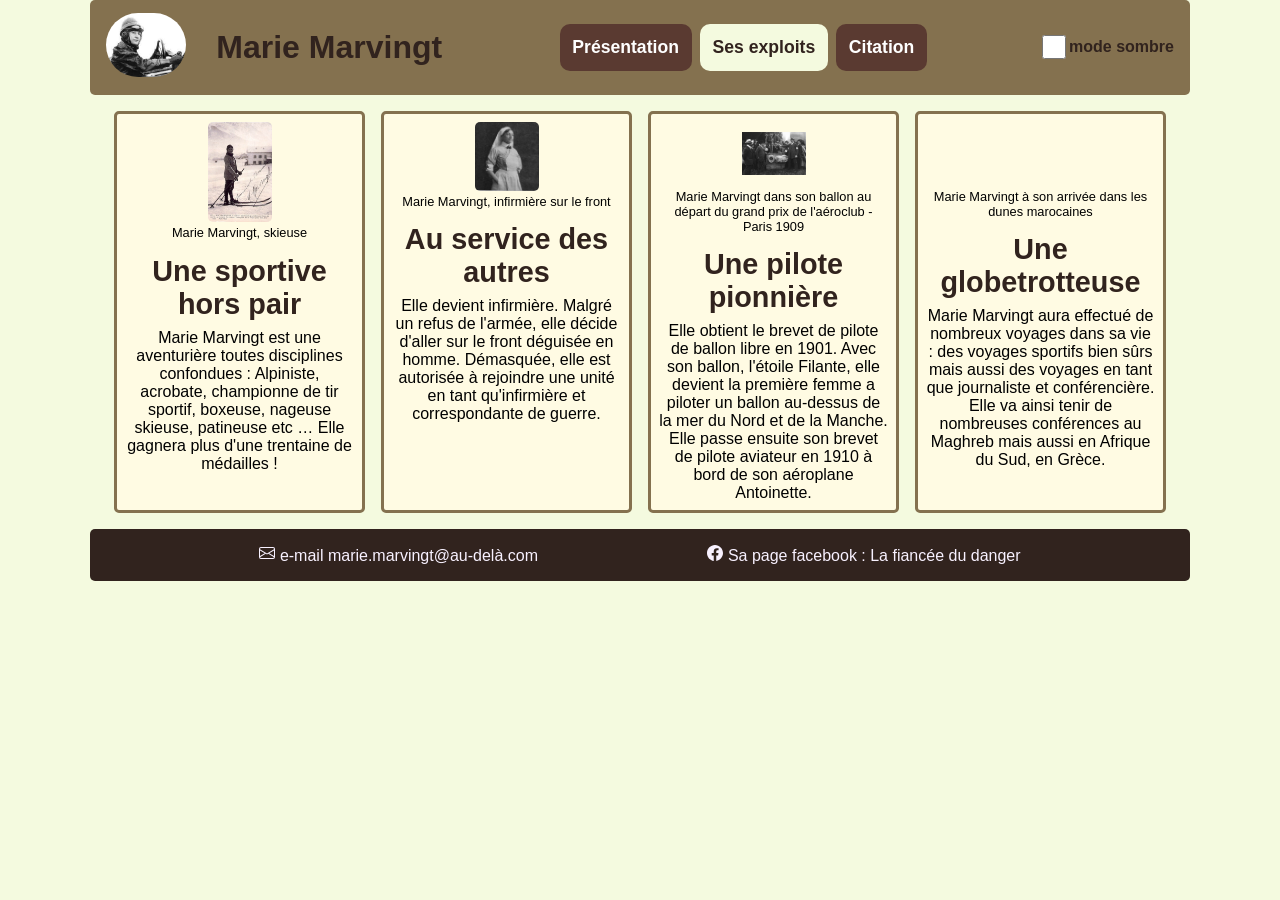
==== commit c66deb76: "Ajout du mode sombre sur chaque page" ====
--- a/cartes.html
+++ b/cartes.html
@@ -30,6 +30,10 @@
           <li class="btn-menu"><a href="citation.html">Citation</a></li>
         </ul>
       </nav>
+      <span class="case-mode">
+        <input type="checkbox" name="mode" id="mode_sombre" />
+        <label for="mode_sombre">mode sombre</label>
+      </span>
     </header>
 
     <main>
--- a/style.css
+++ b/style.css
@@ -2,6 +2,21 @@
 * {
     box-sizing: border-box;
 }
+
+/* police citation */
+.story-script-regular {
+  font-family: "Story Script", sans-serif;
+  font-weight: 400;
+  font-style: normal;
+}
+
+/* police frise */
+.special-elite-regular {
+  font-family: "Special Elite", system-ui;
+  font-weight: 400;
+  font-style: normal;
+}
+
 
 body{
     font-family:sans-serif;
@@ -73,13 +88,7 @@
     justify-content: stretch;
     gap: 0.5rem;
 }
-/*
-nav{
-    display: flex;
-    padding: 0;
-    justify-content: center;
-    
-}*/
+
 
 ul{
     list-style: none;
@@ -92,6 +101,26 @@
     border-radius: 75px;
     height: 4em;
 }
+
+#mode_sombre{
+    height: 1.5rem;
+    width: 1.5rem;
+    accent-color: #5A3A31;
+}
+
+.case-mode{
+    display: flex;
+    justify-content: center;
+    align-items: center;
+    font-weight: bold;
+    color:#E3D888;
+    background-color: none;
+}
+
+.case-mode label{
+    color:#31231E;
+}
+
 
 /* === style des boutons du menu === */
 
@@ -141,6 +170,73 @@
     max-height: 50vh;
 }
 
+/* === style et disposition frise chronologique === */
+.separateur{
+    width: 33%;
+    height: 2px;
+    background-color: #31231E;
+    border-radius: 10px;
+
+    margin: 2rem auto;
+}
+.titre-frise{
+    text-align: center;
+    font-family: "Special Elite", system-ui;
+    margin-bottom: 1.5rem;
+}
+
+.frise{
+    display: flex;
+    flex-direction: column;
+    align-items: flex-start;
+    margin-left: 3rem ;
+    font-family: "Special Elite", system-ui;
+}
+
+.elements-frise{
+    display: flex;
+    flex-direction: row;
+    gap: 1rem;
+    align-items: center;
+}
+
+.lien-frise{
+    background-color: #31231E;
+    height: 50px;
+    width: 0.5px;
+    margin-left: 1.7rem;
+}
+
+.date{
+    border: solid ;
+    border-color: #84714F;
+    border-radius: 75px;
+    padding: 1rem 0.4rem;
+    font-size: 1rem;
+    margin: 0;
+    background-color: #FFFBE3;
+    
+}
+
+.evenement{
+    max-height: min-content;
+    margin-top: 0;
+}
+
+/* === vidéo === */
+.video{
+    margin: 1rem auto;
+    display: flex;
+    flex-direction: column;
+    justify-content: center;
+    align-items: center;
+}
+
+.video iframe{
+    width: 375px;
+    height: 211px;
+}
+
 /* === style des cartes et disposition === */
 
 #cartes{
@@ -178,13 +274,15 @@
 
 .citation{
     font-size: 2rem;
-    font-family:'Courier New', Courier, monospace;
+    font-family: "Story Script", sans-serif;
+    font-weight: 400;
     text-align: center;
 }
 .auteur{
     margin-right: 3rem;
     text-align:right;
     font-family: 'Courier New', Courier, monospace;
+    font-size: 1.4rem;
 }
 
 /* === styles et disposition du footer === */
@@ -201,6 +299,53 @@
     border-radius: 5px;
 }
 
+/* === Mode sombre === */
+body:has(#mode_sombre:checked){
+    background-color: #31231E;
+    color:#F4FADF;
+}
+header:has(#mode_sombre:checked) +main h2{
+    color:#F4FADF;
+}
+header:has(#mode_sombre:checked)+ main .separateur{
+    background-color: #F4FADF;
+}
+
+header:has(#mode_sombre:checked)+main .date{
+    color:#F4FADF;
+    background-color: #31231E;
+    border-color: #E3D888;
+}
+
+header:has(#mode_sombre:checked)+main .lien-frise{
+background-color: #E3D888;
+}
+
+header:has(#mode_sombre:checked)+main .carte{
+    background-color: #31231E;
+    border-color: #E3D888;
+}
+
+header:has(#mode_sombre:checked){
+    background-color: #31231E;
+}
+
+header:has(#mode_sombre:checked) h1{
+    color:#F4FADF;
+}
+
+header:has(#mode_sombre:checked) .btn-menu{
+    background-color:#F4FADF;
+    color:#31231E;
+}
+
+header:has(#mode_sombre:checked) .current{
+    text-decoration: underline;
+}
+
+
+
+
 
 
 
@@ -233,6 +378,30 @@
         flex-direction: row;
         justify-content: space-evenly;
     }
+
+     .frise{
+        flex-direction: row;
+        flex-wrap: wrap;
+        margin: auto 3rem;
+    }
+    .elements-frise{
+        flex-direction: column;
+        max-width: 80px;
+         margin-bottom: 1.5rem;
+    }
+
+    .lien-frise{
+        height: 0.5px;
+        width: 60px;
+        margin-top: 1.7rem;
+        margin-left: 0;
+    }
+
+    .video iframe{
+    width: 560px;
+    height: 315px;
+}
+
     
 }
 
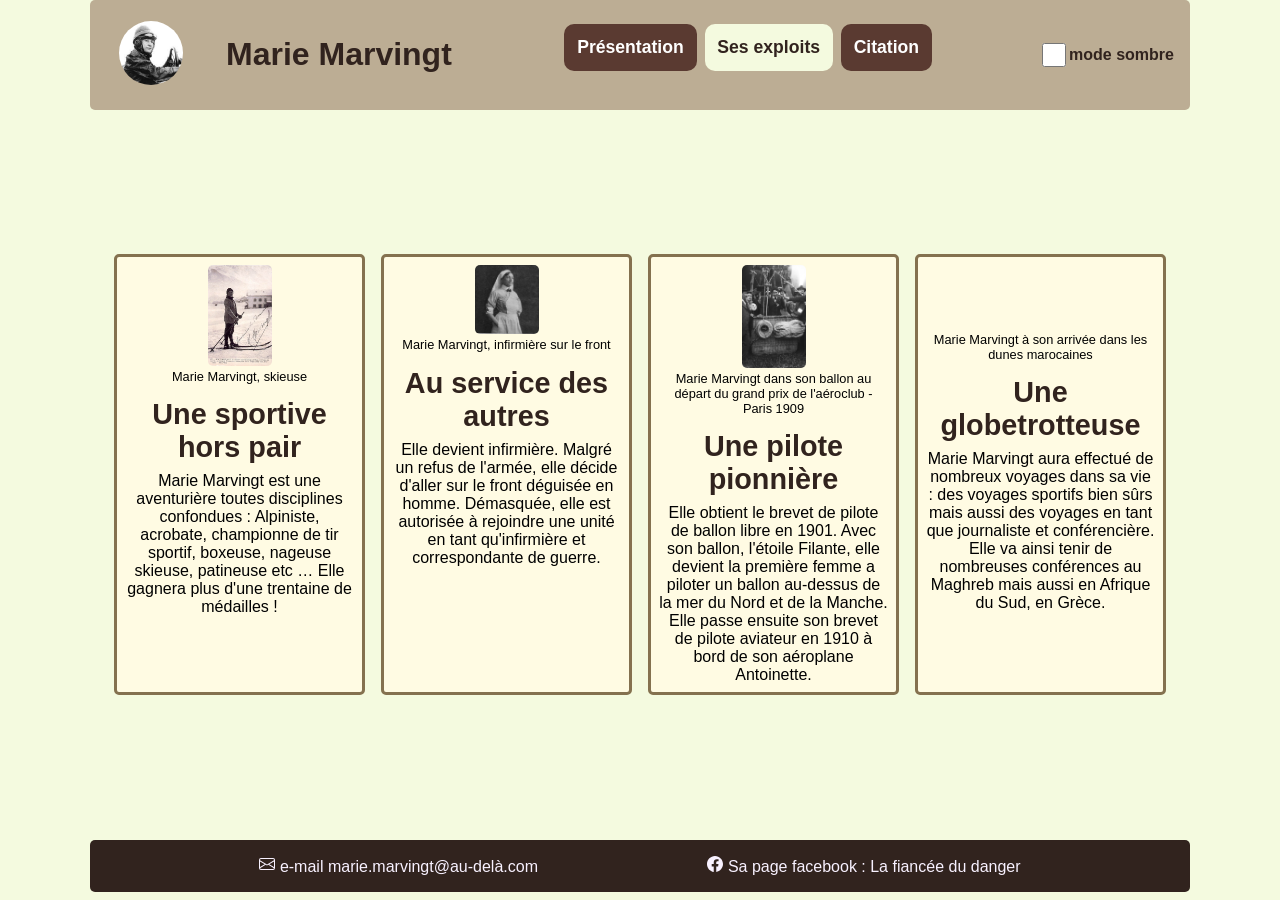
==== commit 920e856f: "Dernière modifications ajout d'une bordure header et footer pour le mode sombre suppression des imag" ====
--- a/cartes.html
+++ b/cartes.html
@@ -36,7 +36,7 @@
       </span>
     </header>
 
-    <main>
+    <main class="conteneur-main">
       <section id="cartes">
         <article class="carte">
           <figure>
--- a/style.css
+++ b/style.css
@@ -26,6 +26,10 @@
     font-size: 1rem;
 }
 
+.conteneur-citation{
+        min-height: calc(100vh - 27rem);
+}
+
 section{
     margin: 0 1rem;
 }
@@ -71,7 +75,7 @@
     display: flex;
     justify-content: space-around;
     flex-direction: column;
-    background-color: #84714F;
+    background-color:#bcad94;
     border-radius: 5px;
     padding: 0.5rem 1rem;
 }
@@ -100,6 +104,7 @@
 .portrait{
     border-radius: 75px;
     height: 4em;
+    margin: 0.8rem;
 }
 
 #mode_sombre{
@@ -271,12 +276,18 @@
 }
 
 /*  === styles page citation === */
-
+.conteneur-main{
+    display: flex;
+    flex-direction: column;
+    justify-content: center;
+    align-items: center;
+}
 .citation{
     font-size: 2rem;
     font-family: "Story Script", sans-serif;
     font-weight: 400;
     text-align: center;
+    min-height: max-content;
 }
 .auteur{
     margin-right: 3rem;
@@ -304,6 +315,10 @@
     background-color: #31231E;
     color:#F4FADF;
 }
+
+body:has(#mode_sombre:checked) footer{
+    border: solid #E3D888;
+}
 header:has(#mode_sombre:checked) +main h2{
     color:#F4FADF;
 }
@@ -328,6 +343,7 @@
 
 header:has(#mode_sombre:checked){
     background-color: #31231E;
+    border: solid #E3D888;
 }
 
 header:has(#mode_sombre:checked) h1{
@@ -349,11 +365,16 @@
 
 
 
-/* adaptation écran moyen style tablette */
+/* === adaptation écran moyen style tablette === */
 @media screen and (min-width: 768px) {
     header {
         flex-direction: row;
         justify-content:space-between;
+    }
+
+    .conteneur-main{
+        min-height: calc(100vh - 11.6rem);
+        margin: auto 0;
     }
 
     .conteneur-menu{
@@ -405,7 +426,7 @@
     
 }
 
-/* adaptation grand écran desktop */
+/* === adaptation grand écran desktop === */
 @media screen and (min-width: 1024px) {
     body {
         max-width: 1100px;
